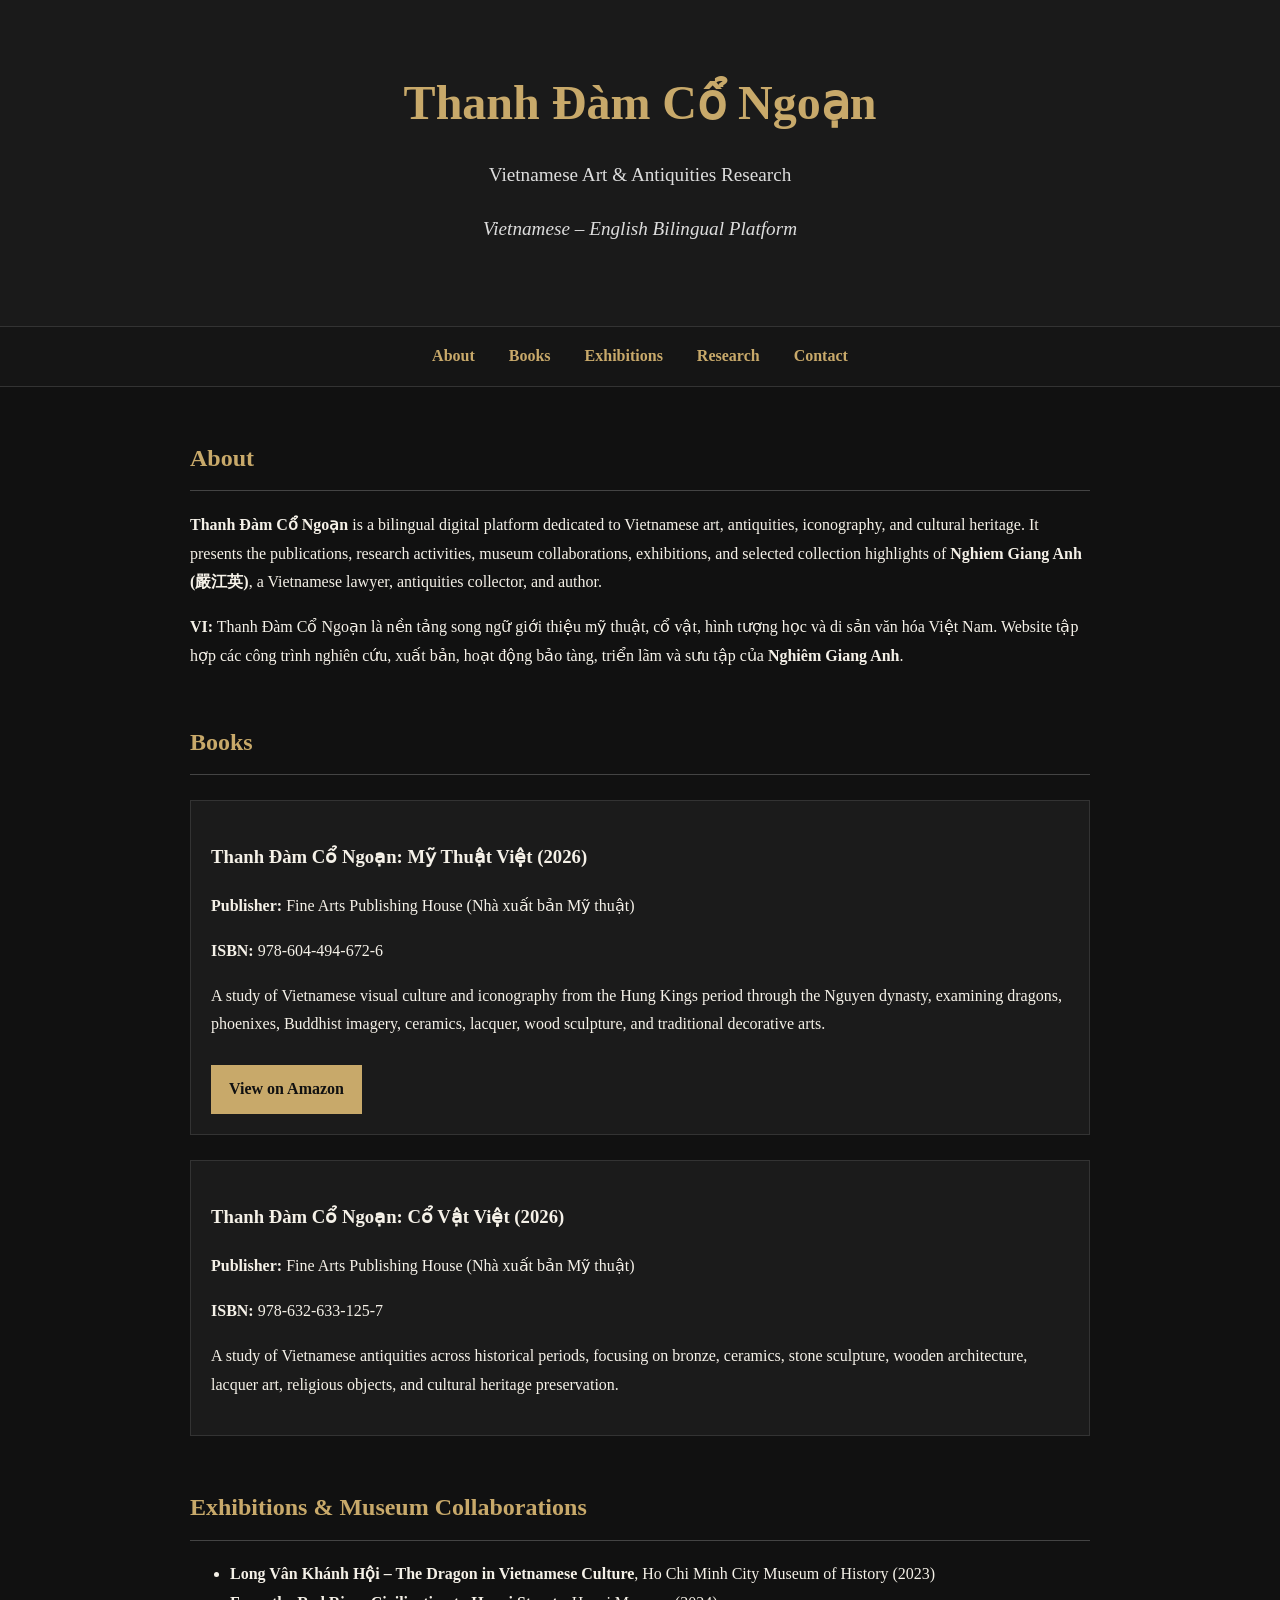
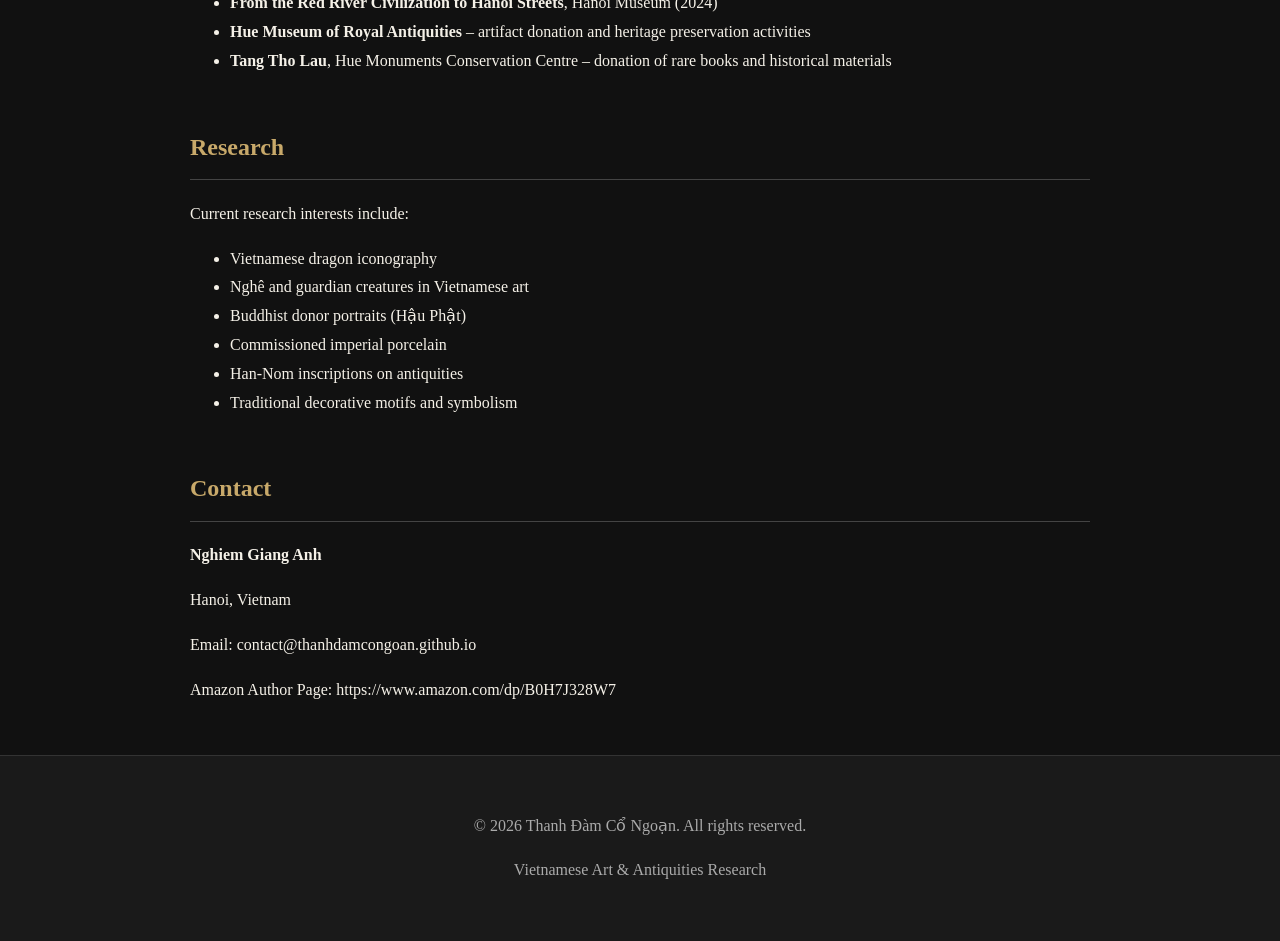
==== Index.html @ 88e0bbc9 "Add Index.html for Thanh Đàm Cổ Ngoạn website This is a new HTML file for the Thanh Đàm Cổ Ngoạn web" ====
<!DOCTYPE html>
<html lang="en">
<head>
  <meta charset="UTF-8">
  <meta name="viewport" content="width=device-width, initial-scale=1.0">
  <title>Thanh Đàm Cổ Ngoạn | Vietnamese Art & Antiquities Research</title>
  <meta name="description" content="Bilingual platform presenting the books, research, exhibitions, and museum collaborations of Nghiem Giang Anh on Vietnamese art and antiquities.">
  <style>
    body {
      margin: 0;
      font-family: Georgia, "Times New Roman", serif;
      background: #111111;
      color: #f5f1e8;
      line-height: 1.8;
    }
    header {
      background: #1a1a1a;
      padding: 60px 20px;
      text-align: center;
      border-bottom: 1px solid #333;
    }
    header h1 {
      margin: 0;
      font-size: 3em;
      color: #c8a96a;
    }
    header p {
      margin-top: 12px;
      font-size: 1.2em;
      color: #ddd;
    }
    nav {
      text-align: center;
      background: #151515;
      padding: 15px;
      border-bottom: 1px solid #333;
    }
    nav a {
      color: #c8a96a;
      margin: 0 15px;
      text-decoration: none;
      font-weight: bold;
    }
    section {
      max-width: 900px;
      margin: 50px auto;
      padding: 0 20px;
    }
    h2 {
      color: #c8a96a;
      border-bottom: 1px solid #444;
      padding-bottom: 10px;
    }
    .book {
      background: #1b1b1b;
      border: 1px solid #333;
      padding: 20px;
      margin: 25px 0;
    }
    footer {
      text-align: center;
      padding: 40px 20px;
      background: #1a1a1a;
      border-top: 1px solid #333;
      color: #aaa;
    }
    a.button {
      display: inline-block;
      margin-top: 10px;
      padding: 10px 18px;
      background: #c8a96a;
      color: #111;
      text-decoration: none;
      font-weight: bold;
    }
  </style>
</head>
<body>

<header>
  <h1>Thanh Đàm Cổ Ngoạn</h1>
  <p>Vietnamese Art & Antiquities Research</p>
  <p><em>Vietnamese – English Bilingual Platform</em></p>
</header>

<nav>
  <a href="#about">About</a>
  <a href="#books">Books</a>
  <a href="#exhibitions">Exhibitions</a>
  <a href="#research">Research</a>
  <a href="#contact">Contact</a>
</nav>

<section id="about">
  <h2>About</h2>
  <p><strong>Thanh Đàm Cổ Ngoạn</strong> is a bilingual digital platform dedicated to Vietnamese art, antiquities, iconography, and cultural heritage. It presents the publications, research activities, museum collaborations, exhibitions, and selected collection highlights of <strong>Nghiem Giang Anh (嚴江英)</strong>, a Vietnamese lawyer, antiquities collector, and author.</p>

  <p><strong>VI:</strong> Thanh Đàm Cổ Ngoạn là nền tảng song ngữ giới thiệu mỹ thuật, cổ vật, hình tượng học và di sản văn hóa Việt Nam. Website tập hợp các công trình nghiên cứu, xuất bản, hoạt động bảo tàng, triển lãm và sưu tập của <strong>Nghiêm Giang Anh</strong>.</p>
</section>

<section id="books">
  <h2>Books</h2>

  <div class="book">
    <h3>Thanh Đàm Cổ Ngoạn: Mỹ Thuật Việt (2026)</h3>
    <p><strong>Publisher:</strong> Fine Arts Publishing House (Nhà xuất bản Mỹ thuật)</p>
    <p><strong>ISBN:</strong> 978-604-494-672-6</p>
    <p>A study of Vietnamese visual culture and iconography from the Hung Kings period through the Nguyen dynasty, examining dragons, phoenixes, Buddhist imagery, ceramics, lacquer, wood sculpture, and traditional decorative arts.</p>
    <a class="button" href="https://www.amazon.com/dp/B0H7J328W7" target="_blank">View on Amazon</a>
  </div>

  <div class="book">
    <h3>Thanh Đàm Cổ Ngoạn: Cổ Vật Việt (2026)</h3>
    <p><strong>Publisher:</strong> Fine Arts Publishing House (Nhà xuất bản Mỹ thuật)</p>
    <p><strong>ISBN:</strong> 978-632-633-125-7</p>
    <p>A study of Vietnamese antiquities across historical periods, focusing on bronze, ceramics, stone sculpture, wooden architecture, lacquer art, religious objects, and cultural heritage preservation.</p>
  </div>
</section>

<section id="exhibitions">
  <h2>Exhibitions & Museum Collaborations</h2>
  <ul>
    <li><strong>Long Vân Khánh Hội – The Dragon in Vietnamese Culture</strong>, Ho Chi Minh City Museum of History (2023)</li>
    <li><strong>From the Red River Civilization to Hanoi Streets</strong>, Hanoi Museum (2024)</li>
    <li><strong>Hue Museum of Royal Antiquities</strong> – artifact donation and heritage preservation activities</li>
    <li><strong>Tang Tho Lau</strong>, Hue Monuments Conservation Centre – donation of rare books and historical materials</li>
  </ul>
</section>

<section id="research">
  <h2>Research</h2>
  <p>Current research interests include:</p>
  <ul>
    <li>Vietnamese dragon iconography</li>
    <li>Nghê and guardian creatures in Vietnamese art</li>
    <li>Buddhist donor portraits (Hậu Phật)</li>
    <li>Commissioned imperial porcelain</li>
    <li>Han-Nom inscriptions on antiquities</li>
    <li>Traditional decorative motifs and symbolism</li>
  </ul>
</section>

<section id="contact">
  <h2>Contact</h2>
  <p><strong>Nghiem Giang Anh</strong></p>
  <p>Hanoi, Vietnam</p>
  <p>Email: contact@thanhdamcongoan.github.io</p>
  <p>Amazon Author Page: https://www.amazon.com/dp/B0H7J328W7</p>
</section>

<footer>
  <p>© 2026 Thanh Đàm Cổ Ngoạn. All rights reserved.</p>
  <p>Vietnamese Art & Antiquities Research</p>
</footer>

</body>
</html>
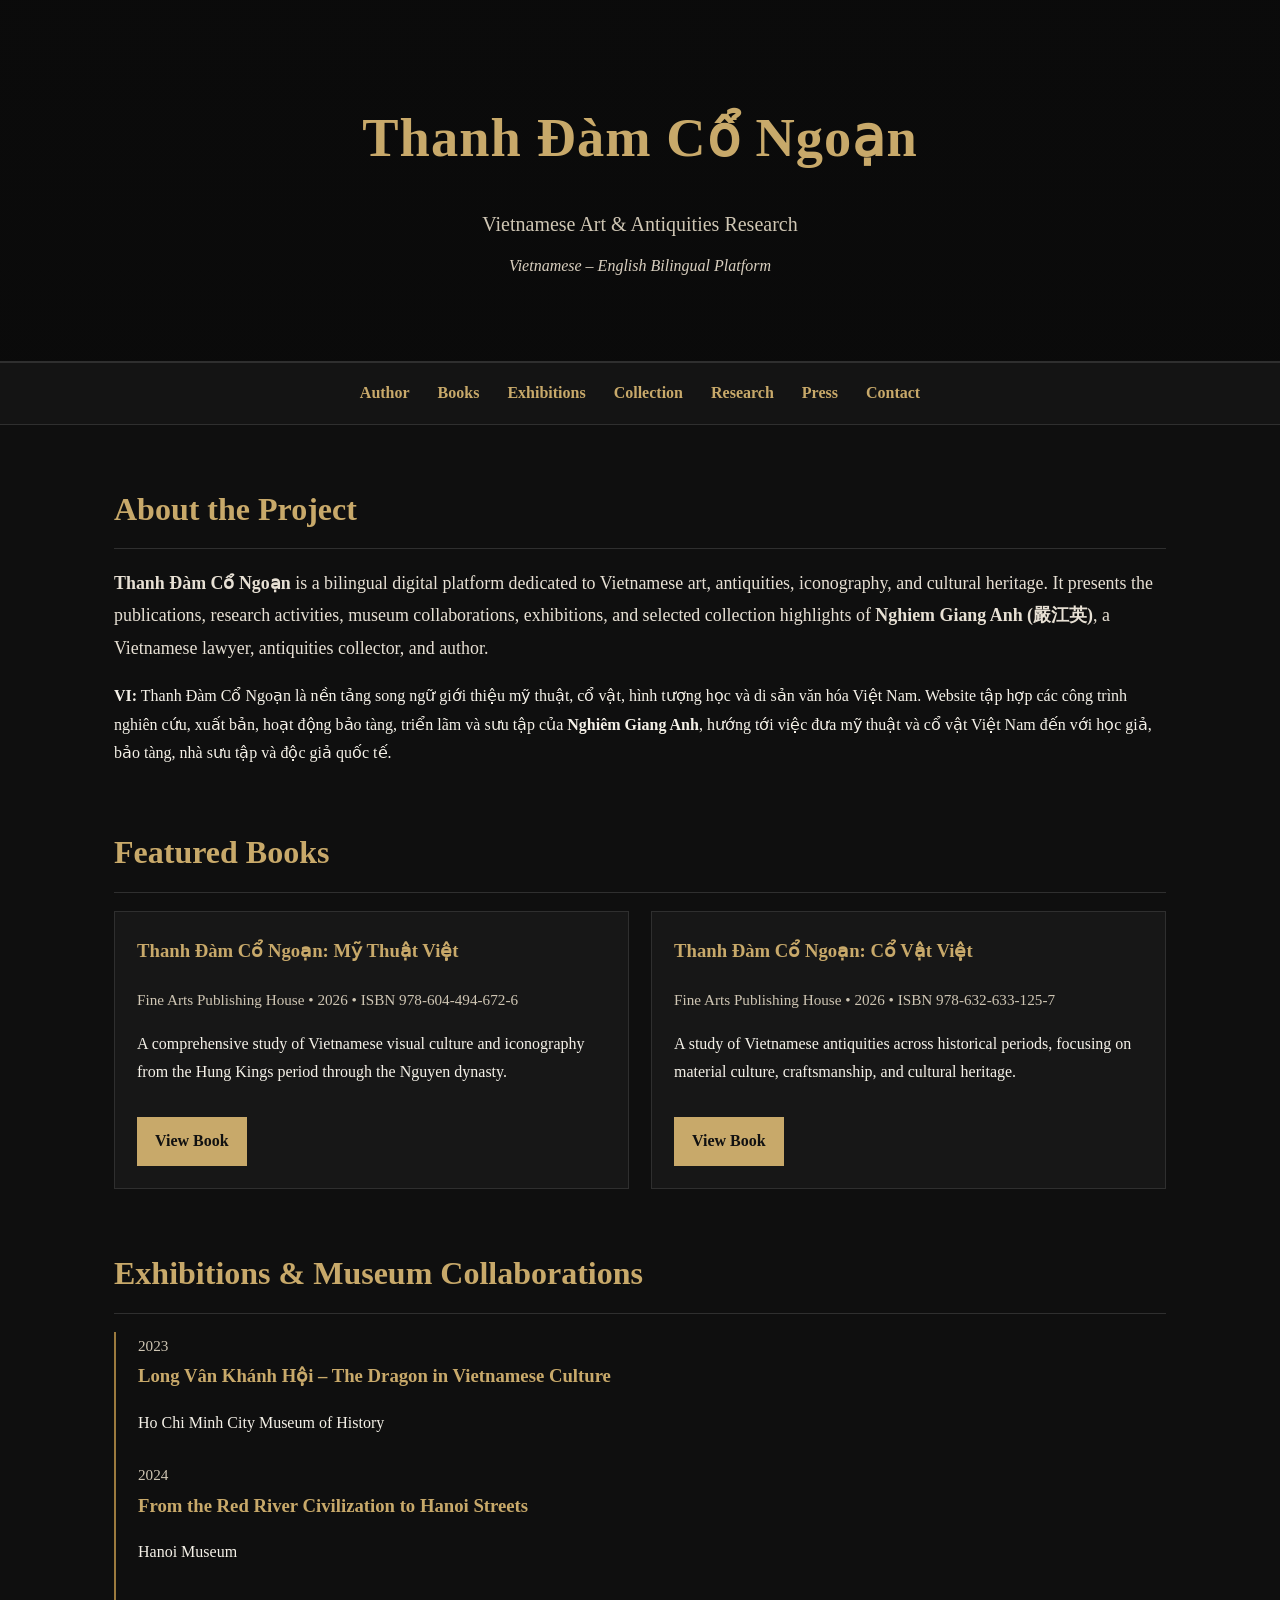
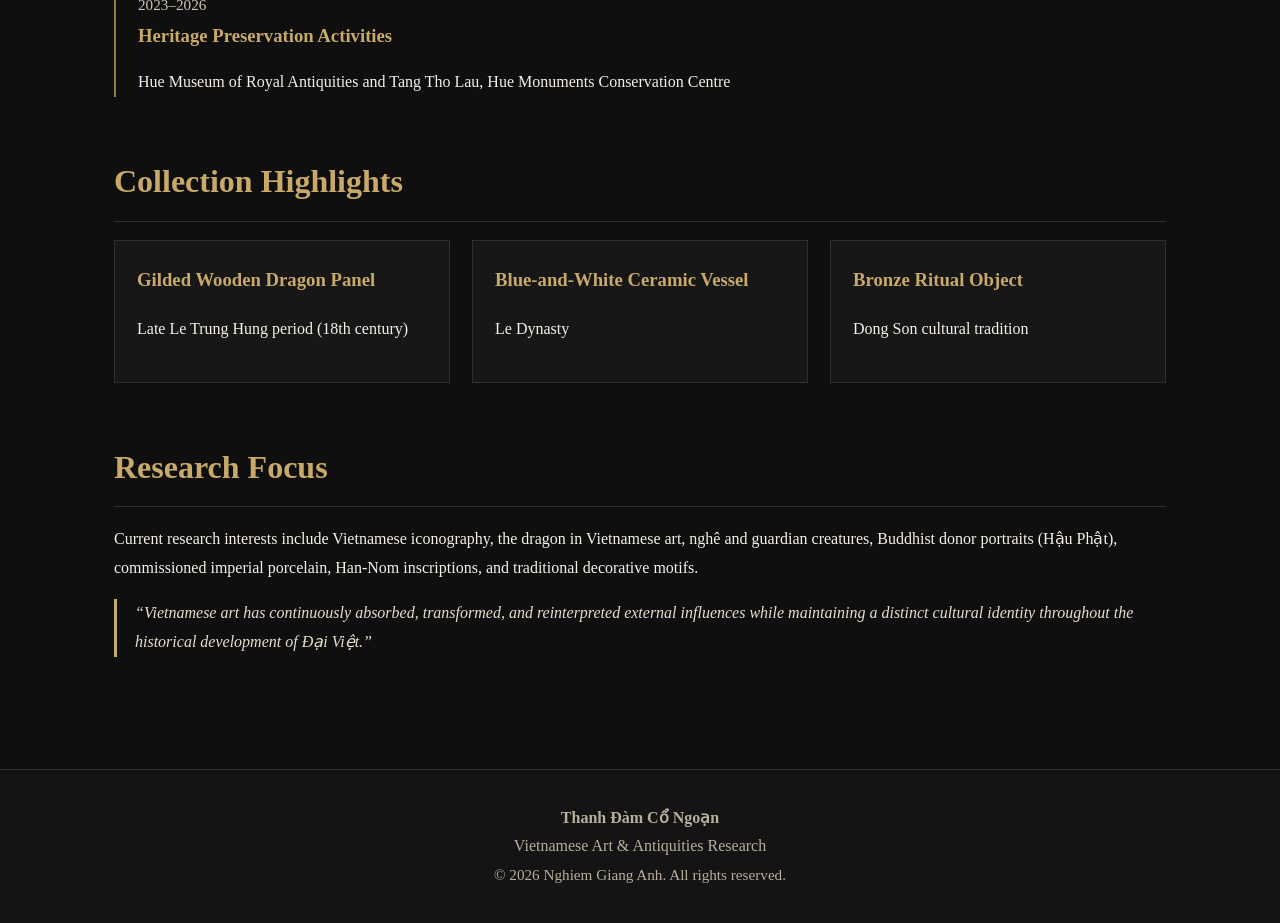
==== commit 2b525d2c: "Refactor Index.html for improved structure and content Updated the HTML structure and content, inclu" ====
--- a/Index.html
+++ b/Index.html
@@ -1,156 +1,126 @@
 <!DOCTYPE html>
 <html lang="en">
 <head>
-  <meta charset="UTF-8">
-  <meta name="viewport" content="width=device-width, initial-scale=1.0">
+  <meta charset="UTF-8" />
+  <meta name="viewport" content="width=device-width, initial-scale=1.0" />
   <title>Thanh Đàm Cổ Ngoạn | Vietnamese Art & Antiquities Research</title>
-  <meta name="description" content="Bilingual platform presenting the books, research, exhibitions, and museum collaborations of Nghiem Giang Anh on Vietnamese art and antiquities.">
-  <style>
-    body {
-      margin: 0;
-      font-family: Georgia, "Times New Roman", serif;
-      background: #111111;
-      color: #f5f1e8;
-      line-height: 1.8;
-    }
-    header {
-      background: #1a1a1a;
-      padding: 60px 20px;
-      text-align: center;
-      border-bottom: 1px solid #333;
-    }
-    header h1 {
-      margin: 0;
-      font-size: 3em;
-      color: #c8a96a;
-    }
-    header p {
-      margin-top: 12px;
-      font-size: 1.2em;
-      color: #ddd;
-    }
-    nav {
-      text-align: center;
-      background: #151515;
-      padding: 15px;
-      border-bottom: 1px solid #333;
-    }
-    nav a {
-      color: #c8a96a;
-      margin: 0 15px;
-      text-decoration: none;
-      font-weight: bold;
-    }
-    section {
-      max-width: 900px;
-      margin: 50px auto;
-      padding: 0 20px;
-    }
-    h2 {
-      color: #c8a96a;
-      border-bottom: 1px solid #444;
-      padding-bottom: 10px;
-    }
-    .book {
-      background: #1b1b1b;
-      border: 1px solid #333;
-      padding: 20px;
-      margin: 25px 0;
-    }
-    footer {
-      text-align: center;
-      padding: 40px 20px;
-      background: #1a1a1a;
-      border-top: 1px solid #333;
-      color: #aaa;
-    }
-    a.button {
-      display: inline-block;
-      margin-top: 10px;
-      padding: 10px 18px;
-      background: #c8a96a;
-      color: #111;
-      text-decoration: none;
-      font-weight: bold;
-    }
-  </style>
+  <meta name="description" content="Bilingual digital museum dedicated to Vietnamese art, antiquities, iconography, and cultural heritage by Nghiem Giang Anh." />
+  <link rel="stylesheet" href="style.css" />
 </head>
 <body>
 
 <header>
-  <h1>Thanh Đàm Cổ Ngoạn</h1>
-  <p>Vietnamese Art & Antiquities Research</p>
-  <p><em>Vietnamese – English Bilingual Platform</em></p>
+  <div class="hero">
+    <h1>Thanh Đàm Cổ Ngoạn</h1>
+    <div class="subtitle">Vietnamese Art & Antiquities Research</div>
+    <div class="tagline">Vietnamese – English Bilingual Platform</div>
+  </div>
 </header>
 
 <nav>
-  <a href="#about">About</a>
-  <a href="#books">Books</a>
-  <a href="#exhibitions">Exhibitions</a>
-  <a href="#research">Research</a>
-  <a href="#contact">Contact</a>
+  <div class="nav-inner">
+    <a href="author.html">Author</a>
+    <a href="books.html">Books</a>
+    <a href="exhibitions.html">Exhibitions</a>
+    <a href="collection.html">Collection</a>
+    <a href="research.html">Research</a>
+    <a href="press.html">Press</a>
+    <a href="contact.html">Contact</a>
+  </div>
 </nav>
 
-<section id="about">
-  <h2>About</h2>
-  <p><strong>Thanh Đàm Cổ Ngoạn</strong> is a bilingual digital platform dedicated to Vietnamese art, antiquities, iconography, and cultural heritage. It presents the publications, research activities, museum collaborations, exhibitions, and selected collection highlights of <strong>Nghiem Giang Anh (嚴江英)</strong>, a Vietnamese lawyer, antiquities collector, and author.</p>
+<main class="container">
 
-  <p><strong>VI:</strong> Thanh Đàm Cổ Ngoạn là nền tảng song ngữ giới thiệu mỹ thuật, cổ vật, hình tượng học và di sản văn hóa Việt Nam. Website tập hợp các công trình nghiên cứu, xuất bản, hoạt động bảo tàng, triển lãm và sưu tập của <strong>Nghiêm Giang Anh</strong>.</p>
-</section>
+  <section class="section">
+    <h2>About the Project</h2>
+    <p class="lead"><strong>Thanh Đàm Cổ Ngoạn</strong> is a bilingual digital platform dedicated to Vietnamese art, antiquities, iconography, and cultural heritage. It presents the publications, research activities, museum collaborations, exhibitions, and selected collection highlights of <strong>Nghiem Giang Anh (嚴江英)</strong>, a Vietnamese lawyer, antiquities collector, and author.</p>
 
-<section id="books">
-  <h2>Books</h2>
+    <p><strong>VI:</strong> Thanh Đàm Cổ Ngoạn là nền tảng song ngữ giới thiệu mỹ thuật, cổ vật, hình tượng học và di sản văn hóa Việt Nam. Website tập hợp các công trình nghiên cứu, xuất bản, hoạt động bảo tàng, triển lãm và sưu tập của <strong>Nghiêm Giang Anh</strong>, hướng tới việc đưa mỹ thuật và cổ vật Việt Nam đến với học giả, bảo tàng, nhà sưu tập và độc giả quốc tế.</p>
+  </section>
 
-  <div class="book">
-    <h3>Thanh Đàm Cổ Ngoạn: Mỹ Thuật Việt (2026)</h3>
-    <p><strong>Publisher:</strong> Fine Arts Publishing House (Nhà xuất bản Mỹ thuật)</p>
-    <p><strong>ISBN:</strong> 978-604-494-672-6</p>
-    <p>A study of Vietnamese visual culture and iconography from the Hung Kings period through the Nguyen dynasty, examining dragons, phoenixes, Buddhist imagery, ceramics, lacquer, wood sculpture, and traditional decorative arts.</p>
-    <a class="button" href="https://www.amazon.com/dp/B0H7J328W7" target="_blank">View on Amazon</a>
-  </div>
+  <section class="section">
+    <h2>Featured Books</h2>
+    <div class="grid">
 
-  <div class="book">
-    <h3>Thanh Đàm Cổ Ngoạn: Cổ Vật Việt (2026)</h3>
-    <p><strong>Publisher:</strong> Fine Arts Publishing House (Nhà xuất bản Mỹ thuật)</p>
-    <p><strong>ISBN:</strong> 978-632-633-125-7</p>
-    <p>A study of Vietnamese antiquities across historical periods, focusing on bronze, ceramics, stone sculpture, wooden architecture, lacquer art, religious objects, and cultural heritage preservation.</p>
-  </div>
-</section>
+      <div class="card">
+        <h3>Thanh Đàm Cổ Ngoạn: Mỹ Thuật Việt</h3>
+        <div class="book-meta">Fine Arts Publishing House • 2026 • ISBN 978-604-494-672-6</div>
+        <p>A comprehensive study of Vietnamese visual culture and iconography from the Hung Kings period through the Nguyen dynasty.</p>
+        <a class="button" href="books.html">View Book</a>
+      </div>
 
-<section id="exhibitions">
-  <h2>Exhibitions & Museum Collaborations</h2>
-  <ul>
-    <li><strong>Long Vân Khánh Hội – The Dragon in Vietnamese Culture</strong>, Ho Chi Minh City Museum of History (2023)</li>
-    <li><strong>From the Red River Civilization to Hanoi Streets</strong>, Hanoi Museum (2024)</li>
-    <li><strong>Hue Museum of Royal Antiquities</strong> – artifact donation and heritage preservation activities</li>
-    <li><strong>Tang Tho Lau</strong>, Hue Monuments Conservation Centre – donation of rare books and historical materials</li>
-  </ul>
-</section>
+      <div class="card">
+        <h3>Thanh Đàm Cổ Ngoạn: Cổ Vật Việt</h3>
+        <div class="book-meta">Fine Arts Publishing House • 2026 • ISBN 978-632-633-125-7</div>
+        <p>A study of Vietnamese antiquities across historical periods, focusing on material culture, craftsmanship, and cultural heritage.</p>
+        <a class="button" href="books.html">View Book</a>
+      </div>
 
-<section id="research">
-  <h2>Research</h2>
-  <p>Current research interests include:</p>
-  <ul>
-    <li>Vietnamese dragon iconography</li>
-    <li>Nghê and guardian creatures in Vietnamese art</li>
-    <li>Buddhist donor portraits (Hậu Phật)</li>
-    <li>Commissioned imperial porcelain</li>
-    <li>Han-Nom inscriptions on antiquities</li>
-    <li>Traditional decorative motifs and symbolism</li>
-  </ul>
-</section>
+    </div>
+  </section>
 
-<section id="contact">
-  <h2>Contact</h2>
-  <p><strong>Nghiem Giang Anh</strong></p>
-  <p>Hanoi, Vietnam</p>
-  <p>Email: contact@thanhdamcongoan.github.io</p>
-  <p>Amazon Author Page: https://www.amazon.com/dp/B0H7J328W7</p>
-</section>
+  <section class="section">
+    <h2>Exhibitions & Museum Collaborations</h2>
+    <div class="timeline">
+
+      <div class="timeline-item">
+        <div class="year">2023</div>
+        <h3>Long Vân Khánh Hội – The Dragon in Vietnamese Culture</h3>
+        <p>Ho Chi Minh City Museum of History</p>
+      </div>
+
+      <div class="timeline-item">
+        <div class="year">2024</div>
+        <h3>From the Red River Civilization to Hanoi Streets</h3>
+        <p>Hanoi Museum</p>
+      </div>
+
+      <div class="timeline-item">
+        <div class="year">2023–2026</div>
+        <h3>Heritage Preservation Activities</h3>
+        <p>Hue Museum of Royal Antiquities and Tang Tho Lau, Hue Monuments Conservation Centre</p>
+      </div>
+
+    </div>
+  </section>
+
+  <section class="section">
+    <h2>Collection Highlights</h2>
+    <div class="grid">
+
+      <div class="card">
+        <h3>Gilded Wooden Dragon Panel</h3>
+        <p>Late Le Trung Hung period (18th century)</p>
+      </div>
+
+      <div class="card">
+        <h3>Blue-and-White Ceramic Vessel</h3>
+        <p>Le Dynasty</p>
+      </div>
+
+      <div class="card">
+        <h3>Bronze Ritual Object</h3>
+        <p>Dong Son cultural tradition</p>
+      </div>
+
+    </div>
+  </section>
+
+  <section class="section">
+    <h2>Research Focus</h2>
+    <p>Current research interests include Vietnamese iconography, the dragon in Vietnamese art, nghê and guardian creatures, Buddhist donor portraits (Hậu Phật), commissioned imperial porcelain, Han-Nom inscriptions, and traditional decorative motifs.</p>
+
+    <p class="quote">“Vietnamese art has continuously absorbed, transformed, and reinterpreted external influences while maintaining a distinct cultural identity throughout the historical development of Đại Việt.”</p>
+  </section>
+
+</main>
 
 <footer>
-  <p>© 2026 Thanh Đàm Cổ Ngoạn. All rights reserved.</p>
-  <p>Vietnamese Art & Antiquities Research</p>
+  <div class="footer-inner">
+    <div><strong>Thanh Đàm Cổ Ngoạn</strong></div>
+    <div>Vietnamese Art & Antiquities Research</div>
+    <div class="small">© 2026 Nghiem Giang Anh. All rights reserved.</div>
+  </div>
 </footer>
 
 </body>
--- a/style.css
+++ b/style.css
@@ -0,0 +1,209 @@
+/* ===============================
+   THANH ĐÀM CỔ NGOẠN 2.0
+   Museum Style Theme
+   =============================== */
+
+:root {
+  --bg: #0f0f0f;
+  --surface: #171717;
+  --text: #f5f1e8;
+  --muted: #cfc6b4;
+  --gold: #c8a96a;
+  --gold-dark: #9b7a3e;
+  --border: #2f2f2f;
+  --max: 1100px;
+}
+
+* {
+  box-sizing: border-box;
+}
+
+html {
+  scroll-behavior: smooth;
+}
+
+body {
+  margin: 0;
+  background: var(--bg);
+  color: var(--text);
+  font-family: Georgia, 'Times New Roman', serif;
+  line-height: 1.8;
+}
+
+a {
+  color: var(--gold);
+  text-decoration: none;
+}
+
+a:hover {
+  color: #e4c98f;
+}
+
+header {
+  background: linear-gradient(rgba(10,10,10,.85), rgba(10,10,10,.92));
+  border-bottom: 1px solid var(--border);
+}
+
+.hero {
+  max-width: var(--max);
+  margin: 0 auto;
+  padding: 90px 24px 80px;
+  text-align: center;
+}
+
+.hero h1 {
+  margin: 0;
+  font-size: 3.4rem;
+  color: var(--gold);
+  letter-spacing: .02em;
+}
+
+.hero .subtitle {
+  margin-top: 18px;
+  color: var(--muted);
+  font-size: 1.25rem;
+}
+
+.hero .tagline {
+  margin-top: 10px;
+  color: #d9cfbf;
+  font-style: italic;
+}
+
+nav {
+  border-top: 1px solid var(--border);
+  border-bottom: 1px solid var(--border);
+  background: #141414;
+}
+
+.nav-inner {
+  max-width: var(--max);
+  margin: 0 auto;
+  display: flex;
+  justify-content: center;
+  gap: 28px;
+  padding: 16px 20px;
+  flex-wrap: wrap;
+}
+
+.nav-inner a {
+  color: var(--gold);
+  font-weight: 600;
+}
+
+.container {
+  max-width: var(--max);
+  margin: 0 auto;
+  padding: 56px 24px;
+}
+
+.section {
+  margin-bottom: 56px;
+}
+
+.section h2 {
+  color: var(--gold);
+  font-size: 2rem;
+  margin: 0 0 18px;
+  border-bottom: 1px solid var(--border);
+  padding-bottom: 10px;
+}
+
+.lead {
+  font-size: 1.12rem;
+  color: #e7e0d4;
+}
+
+.grid {
+  display: grid;
+  grid-template-columns: repeat(auto-fit, minmax(260px, 1fr));
+  gap: 22px;
+}
+
+.card {
+  background: var(--surface);
+  border: 1px solid var(--border);
+  padding: 22px;
+}
+
+.card h3 {
+  margin-top: 0;
+  color: var(--gold);
+}
+
+.book-meta {
+  color: var(--muted);
+  font-size: .95rem;
+}
+
+.button {
+  display: inline-block;
+  margin-top: 14px;
+  padding: 10px 18px;
+  background: var(--gold);
+  color: #111;
+  font-weight: bold;
+}
+
+.button:hover {
+  background: #d8b97a;
+  color: #111;
+}
+
+.timeline {
+  border-left: 2px solid var(--gold-dark);
+  padding-left: 22px;
+}
+
+.timeline-item {
+  margin-bottom: 24px;
+}
+
+.timeline-item h3 {
+  margin: 0;
+  color: var(--gold);
+}
+
+.timeline-item .year {
+  color: var(--muted);
+  font-size: .95rem;
+}
+
+.quote {
+  border-left: 3px solid var(--gold);
+  padding-left: 18px;
+  color: #e7decd;
+  font-style: italic;
+}
+
+footer {
+  border-top: 1px solid var(--border);
+  background: #141414;
+  color: #b8ae9c;
+}
+
+.footer-inner {
+  max-width: var(--max);
+  margin: 0 auto;
+  padding: 34px 24px;
+  text-align: center;
+}
+
+.small {
+  color: #b8ae9c;
+  font-size: .95rem;
+}
+
+@media (max-width: 700px) {
+  .hero {
+    padding: 72px 20px 64px;
+  }
+
+  .hero h1 {
+    font-size: 2.4rem;
+  }
+
+  .nav-inner {
+    gap: 16px;
+  }
+}
